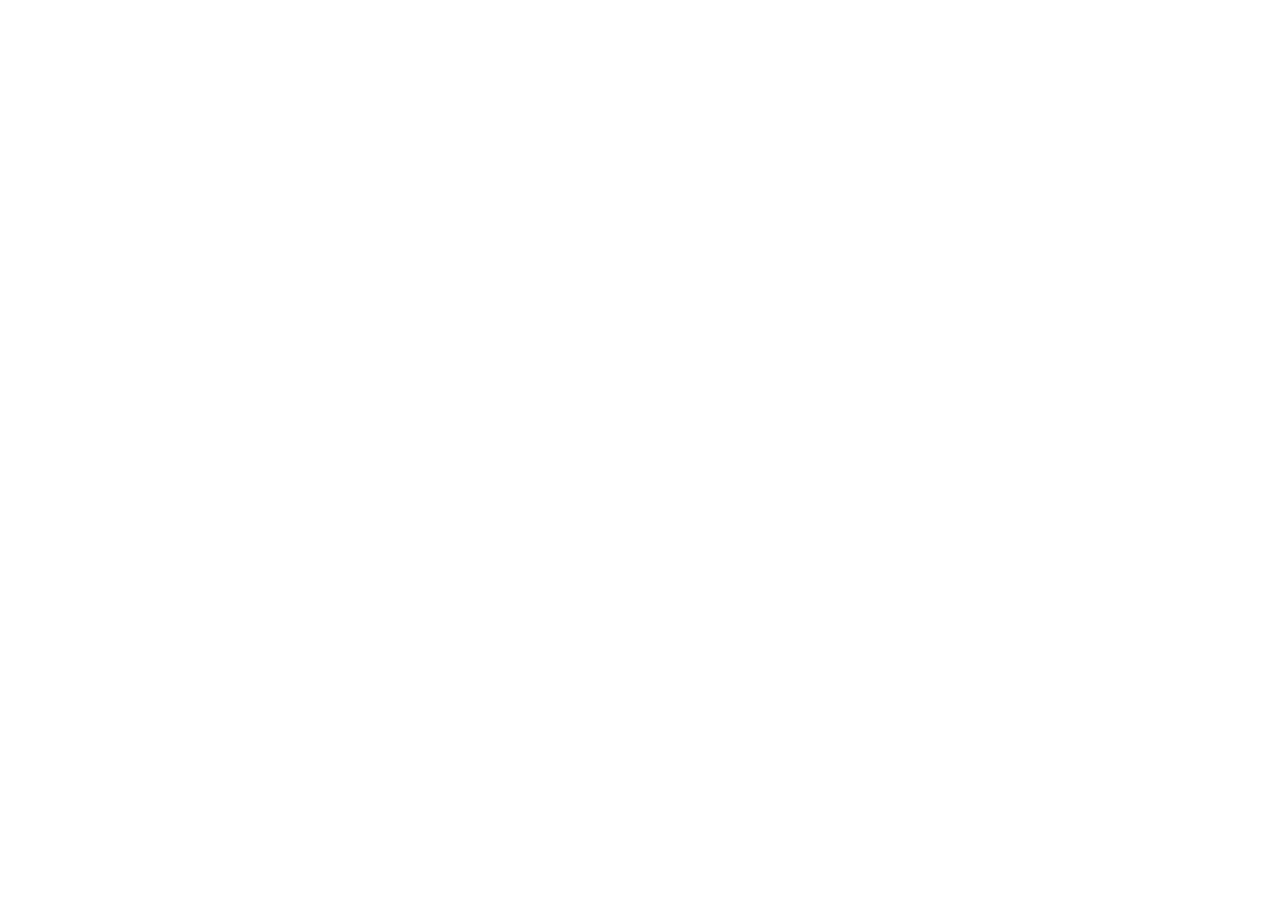
==== about.html @ 27023ce7 "Init : création du dépôt, arborescence des fichiers et structure HTML de base" ====
<!DOCTYPE html>
<html lang="fr">
<head> 
<meta charset="UTF-8"> 
<meta name="viewport" content="width=device-width, initial-scale=1.0"> 
<title>AfriTalent — Accueil</title> 
<!-- Bootstrap 5 via CDN : feuille de style --> 
<link 
href="https://cdn.jsdelivr.net/npm/bootstrap@5.3.0/dist/css/bootstrap.min.css" 
rel="stylesheet"> 
<!-- Votre feuille de style personnelle --> 
<link rel="stylesheet" href="css/style.css">
</head>
<body> 
<!-- Le contenu de la page sera ajoute ici --> 
<!-- Bootstrap 5 via CDN : script JavaScript --> 
<script 
src="https://cdn.jsdelivr.net/npm/bootstrap@5.3.0/dist/js/bootstrap.bundle.min.js"
></script> 
<!-- Votre script JavaScript --> 
<script src="js/main.js"></script>
</body>
</html>
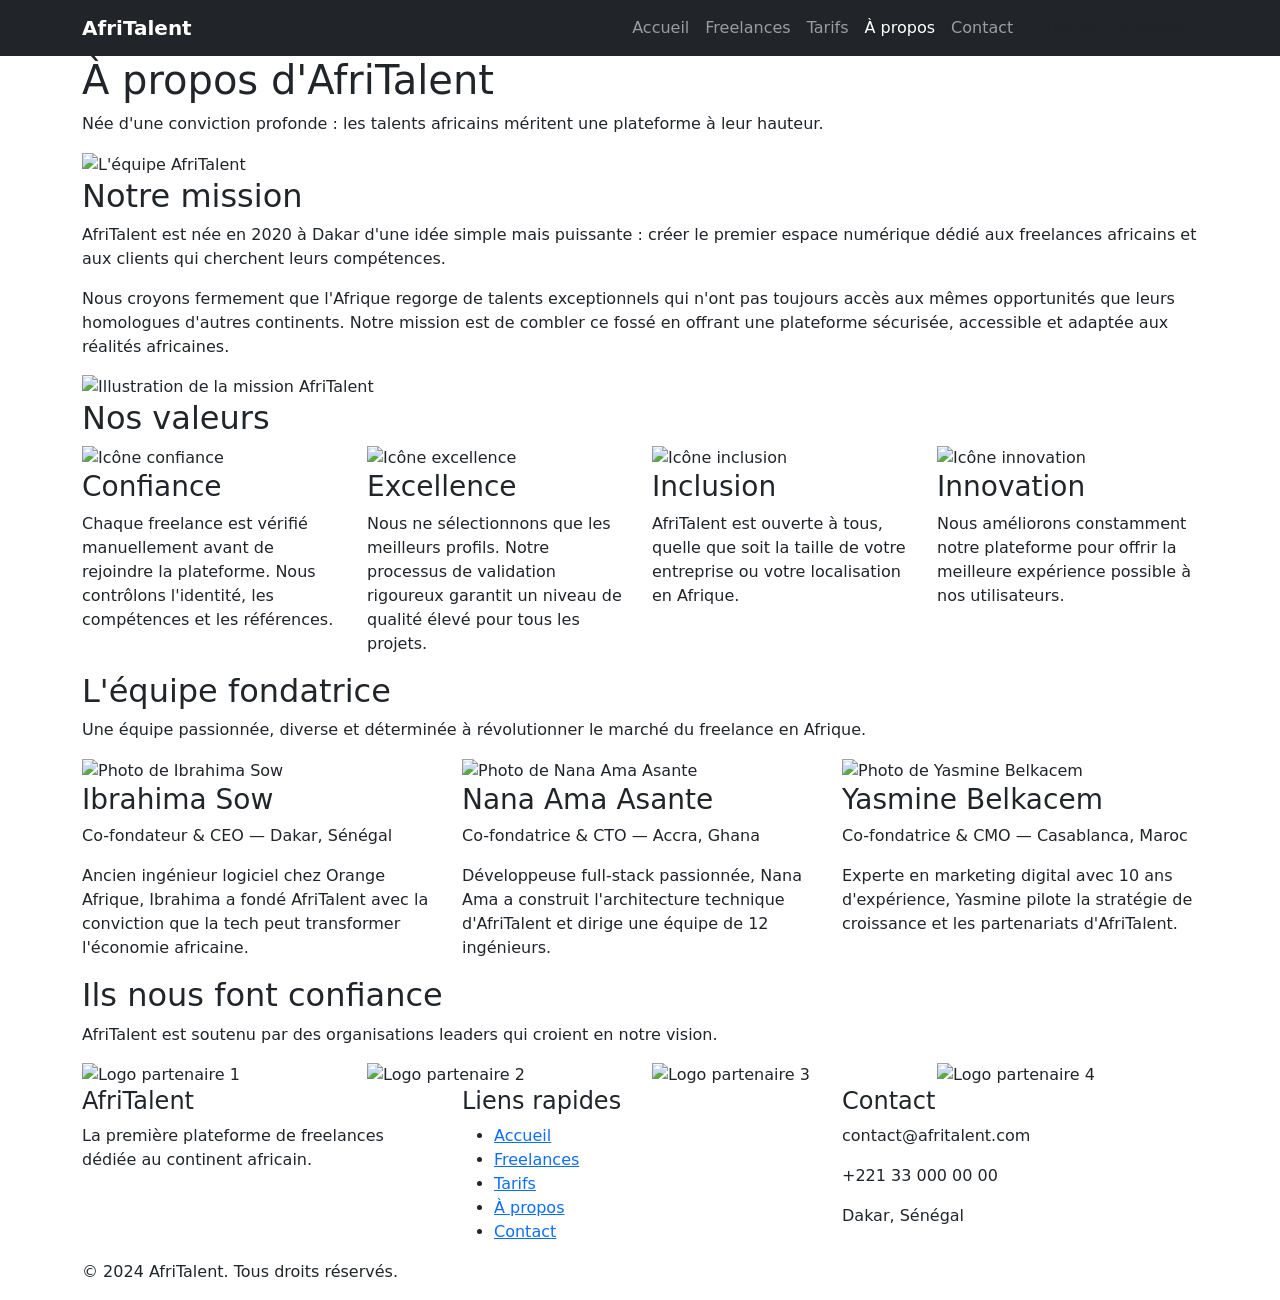
==== commit a0b1a866: "structure complète des 5 pages avec sections et contenu texte" ====
--- a/about.html
+++ b/about.html
@@ -1,23 +1,147 @@
 <!DOCTYPE html>
 <html lang="fr">
-<head> 
-<meta charset="UTF-8"> 
-<meta name="viewport" content="width=device-width, initial-scale=1.0"> 
-<title>AfriTalent — Accueil</title> 
-<!-- Bootstrap 5 via CDN : feuille de style --> 
-<link 
-href="https://cdn.jsdelivr.net/npm/bootstrap@5.3.0/dist/css/bootstrap.min.css" 
-rel="stylesheet"> 
-<!-- Votre feuille de style personnelle --> 
-<link rel="stylesheet" href="css/style.css">
+<head>
+  <meta charset="UTF-8" />
+  <meta name="viewport" content="width=device-width, initial-scale=1.0" />
+  <title>À propos — AfriTalent</title>
+  <link href="https://cdn.jsdelivr.net/npm/bootstrap@5.3.3/dist/css/bootstrap.min.css" rel="stylesheet" />
+  <link rel="stylesheet" href="css/style.css" />
 </head>
-<body> 
-<!-- Le contenu de la page sera ajoute ici --> 
-<!-- Bootstrap 5 via CDN : script JavaScript --> 
-<script 
-src="https://cdn.jsdelivr.net/npm/bootstrap@5.3.0/dist/js/bootstrap.bundle.min.js"
-></script> 
-<!-- Votre script JavaScript --> 
-<script src="js/main.js"></script>
+<body>
+
+  <nav class="navbar navbar-expand-lg navbar-dark bg-dark">
+    <div class="container">
+      <a class="navbar-brand fw-bold" href="index.html">AfriTalent</a>
+      <button class="navbar-toggler" type="button" data-bs-toggle="collapse" data-bs-target="#navMain" aria-label="Menu">
+        <span class="navbar-toggler-icon"></span>
+      </button>
+      <div class="collapse navbar-collapse" id="navMain">
+        <ul class="navbar-nav ms-auto">
+          <li class="nav-item"><a class="nav-link" href="index.html">Accueil</a></li>
+          <li class="nav-item"><a class="nav-link" href="freelances.html">Freelances</a></li>
+          <li class="nav-item"><a class="nav-link" href="tarifs.html">Tarifs</a></li>
+          <li class="nav-item"><a class="nav-link active" href="about.html">À propos</a></li>
+          <li class="nav-item"><a class="nav-link" href="contact.html">Contact</a></li>
+          <li class="nav-item"><a class="nav-link btn btn-warning text-dark ms-2 px-3" href="freelances.html">Trouver un talent</a></li>
+        </ul>
+      </div>
+    </div>
+  </nav>
+
+  <main>
+
+    <header>
+      <div class="container">
+        <h1>À propos d'AfriTalent</h1>
+        <p>Née d'une conviction profonde : les talents africains méritent une plateforme à leur hauteur.</p>
+        <img src="https://placehold.co/800x300?text=Equipe+AfriTalent" alt="L'équipe AfriTalent" />
+      </div>
+    </header>
+
+    <!-- MISSION -->
+    <section class="mission">
+      <div class="container">
+        <h2>Notre mission</h2>
+        <p>AfriTalent est née en 2020 à Dakar d'une idée simple mais puissante : créer le premier espace numérique dédié aux freelances africains et aux clients qui cherchent leurs compétences.</p>
+        <p>Nous croyons fermement que l'Afrique regorge de talents exceptionnels qui n'ont pas toujours accès aux mêmes opportunités que leurs homologues d'autres continents. Notre mission est de combler ce fossé en offrant une plateforme sécurisée, accessible et adaptée aux réalités africaines.</p>
+        <img src="https://placehold.co/600x350?text=Notre+Mission" alt="Illustration de la mission AfriTalent" />
+      </div>
+    </section>
+
+    <!-- VALEURS -->
+    <section class="valeurs">
+      <div class="container">
+        <h2>Nos valeurs</h2>
+        <div class="row">
+          <div class="col">
+            <img src="https://placehold.co/80x80?text=Confiance" alt="Icône confiance" />
+            <h3>Confiance</h3>
+            <p>Chaque freelance est vérifié manuellement avant de rejoindre la plateforme. Nous contrôlons l'identité, les compétences et les références.</p>
+          </div>
+          <div class="col">
+            <img src="https://placehold.co/80x80?text=Excellence" alt="Icône excellence" />
+            <h3>Excellence</h3>
+            <p>Nous ne sélectionnons que les meilleurs profils. Notre processus de validation rigoureux garantit un niveau de qualité élevé pour tous les projets.</p>
+          </div>
+          <div class="col">
+            <img src="https://placehold.co/80x80?text=Inclusion" alt="Icône inclusion" />
+            <h3>Inclusion</h3>
+            <p>AfriTalent est ouverte à tous, quelle que soit la taille de votre entreprise ou votre localisation en Afrique.</p>
+          </div>
+          <div class="col">
+            <img src="https://placehold.co/80x80?text=Innovation" alt="Icône innovation" />
+            <h3>Innovation</h3>
+            <p>Nous améliorons constamment notre plateforme pour offrir la meilleure expérience possible à nos utilisateurs.</p>
+          </div>
+        </div>
+      </div>
+    </section>
+
+    <!-- ÉQUIPE -->
+    <section class="equipe">
+      <div class="container">
+        <h2>L'équipe fondatrice</h2>
+        <p>Une équipe passionnée, diverse et déterminée à révolutionner le marché du freelance en Afrique.</p>
+        <div class="row">
+          <article class="col">
+            <img src="https://placehold.co/150x150?text=CEO" alt="Photo de Ibrahima Sow" />
+            <h3>Ibrahima Sow</h3>
+            <p>Co-fondateur & CEO — Dakar, Sénégal</p>
+            <p>Ancien ingénieur logiciel chez Orange Afrique, Ibrahima a fondé AfriTalent avec la conviction que la tech peut transformer l'économie africaine.</p>
+          </article>
+          <article class="col">
+            <img src="https://placehold.co/150x150?text=CTO" alt="Photo de Nana Ama Asante" />
+            <h3>Nana Ama Asante</h3>
+            <p>Co-fondatrice & CTO — Accra, Ghana</p>
+            <p>Développeuse full-stack passionnée, Nana Ama a construit l'architecture technique d'AfriTalent et dirige une équipe de 12 ingénieurs.</p>
+          </article>
+          <article class="col">
+            <img src="https://placehold.co/150x150?text=CMO" alt="Photo de Yasmine Belkacem" />
+            <h3>Yasmine Belkacem</h3>
+            <p>Co-fondatrice & CMO — Casablanca, Maroc</p>
+            <p>Experte en marketing digital avec 10 ans d'expérience, Yasmine pilote la stratégie de croissance et les partenariats d'AfriTalent.</p>
+          </article>
+        </div>
+      </div>
+    </section>
+
+    <!-- PARTENAIRES -->
+    <section class="partenaires">
+      <div class="container">
+        <h2>Ils nous font confiance</h2>
+        <p>AfriTalent est soutenu par des organisations leaders qui croient en notre vision.</p>
+        <div class="row">
+          <div class="col"><img src="https://placehold.co/150x60?text=Partenaire+1" alt="Logo partenaire 1" /></div>
+          <div class="col"><img src="https://placehold.co/150x60?text=Partenaire+2" alt="Logo partenaire 2" /></div>
+          <div class="col"><img src="https://placehold.co/150x60?text=Partenaire+3" alt="Logo partenaire 3" /></div>
+          <div class="col"><img src="https://placehold.co/150x60?text=Partenaire+4" alt="Logo partenaire 4" /></div>
+        </div>
+      </div>
+    </section>
+
+  </main>
+
+  <footer>
+    <div class="container">
+      <div class="row">
+        <div class="col"><h4>AfriTalent</h4><p>La première plateforme de freelances dédiée au continent africain.</p></div>
+        <div class="col">
+          <h4>Liens rapides</h4>
+          <ul>
+            <li><a href="index.html">Accueil</a></li>
+            <li><a href="freelances.html">Freelances</a></li>
+            <li><a href="tarifs.html">Tarifs</a></li>
+            <li><a href="about.html">À propos</a></li>
+            <li><a href="contact.html">Contact</a></li>
+          </ul>
+        </div>
+        <div class="col"><h4>Contact</h4><p>contact@afritalent.com</p><p>+221 33 000 00 00</p><p>Dakar, Sénégal</p></div>
+      </div>
+      <p>&copy; 2024 AfriTalent. Tous droits réservés.</p>
+    </div>
+  </footer>
+
+  <script src="https://cdn.jsdelivr.net/npm/bootstrap@5.3.3/dist/js/bootstrap.bundle.min.js"></script>
+  <script src="js/main.js"></script>
 </body>
 </html>
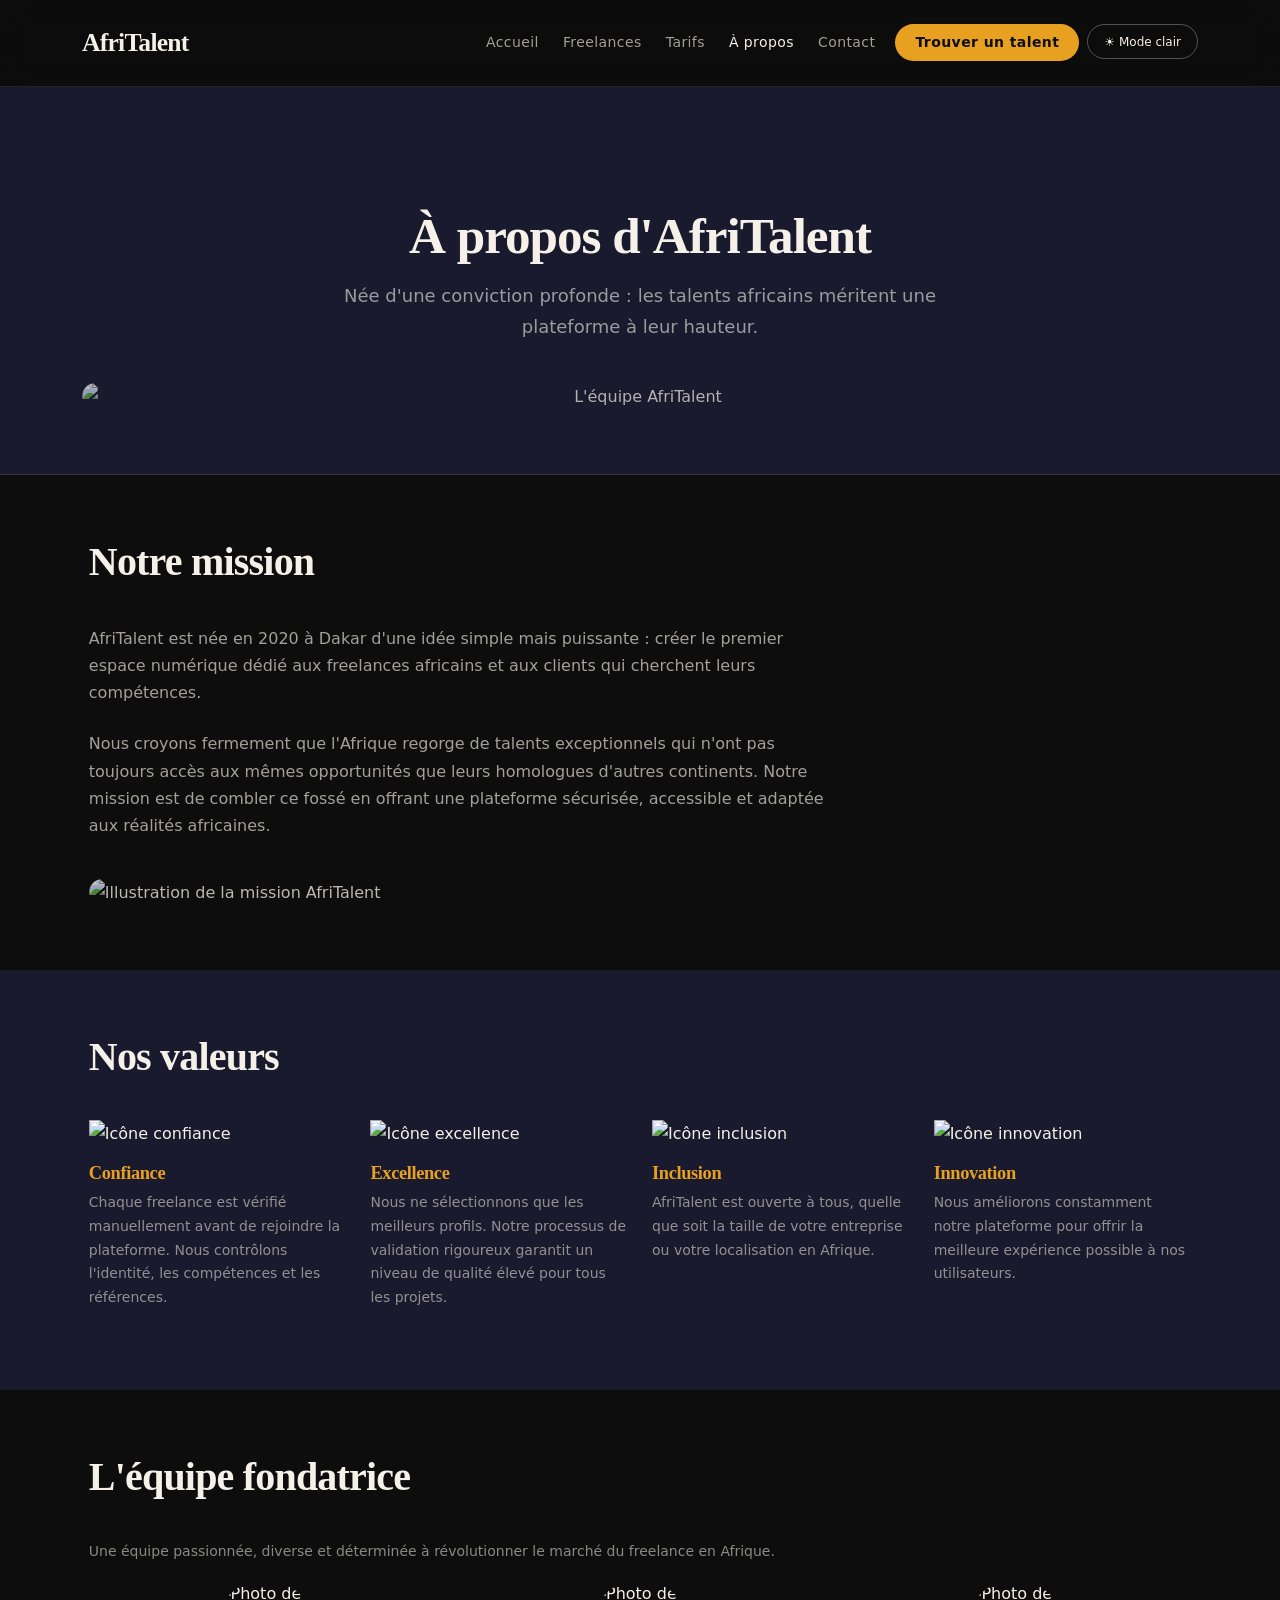
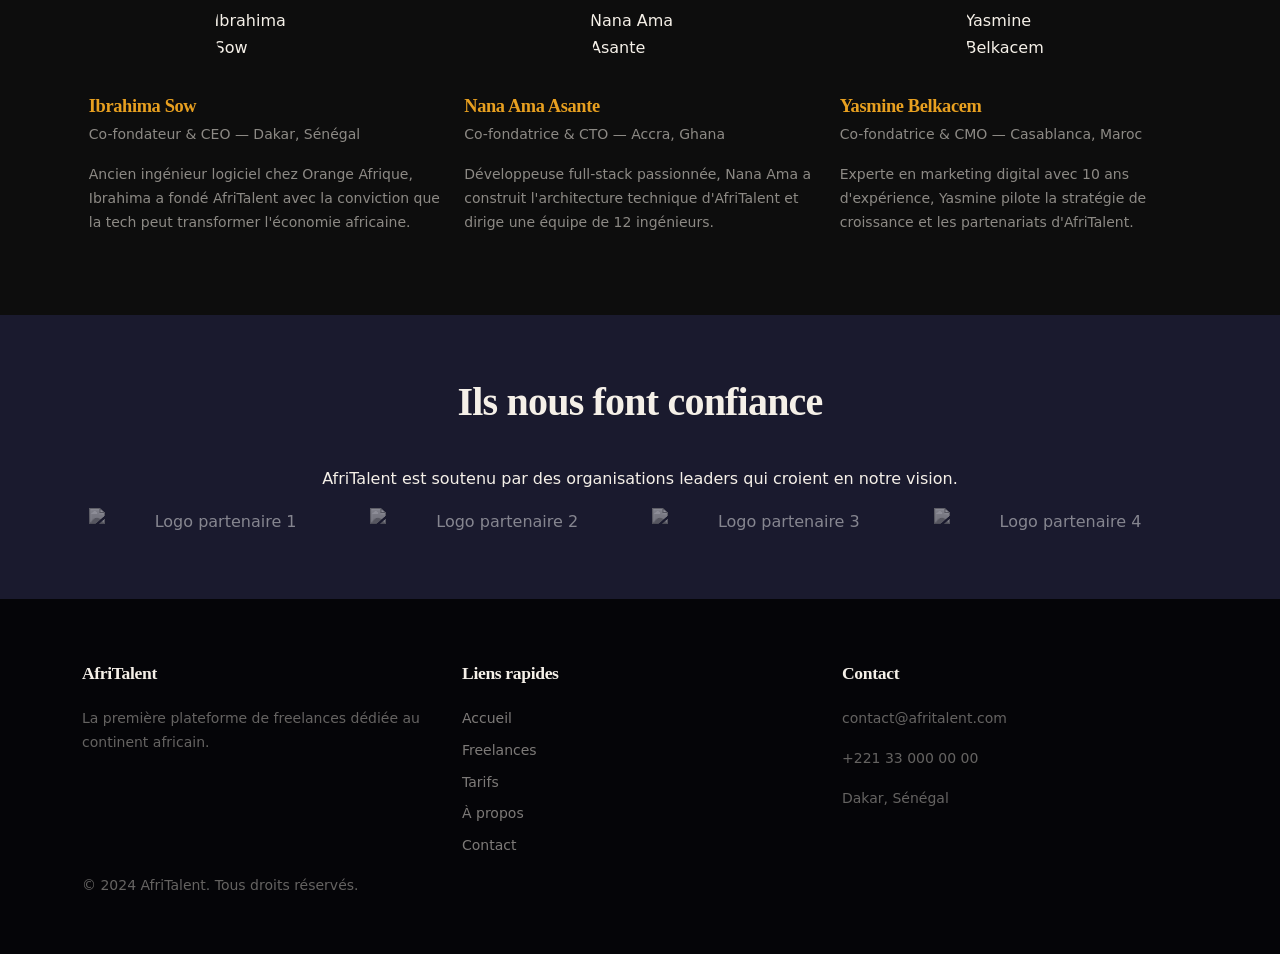
==== commit ef16e98e: "JS : dark mode avec localStorage, navbar dynamique au scroll" ====
--- a/about.html
+++ b/about.html
@@ -15,6 +15,7 @@
       <button class="navbar-toggler" type="button" data-bs-toggle="collapse" data-bs-target="#navMain" aria-label="Menu">
         <span class="navbar-toggler-icon"></span>
       </button>
+      
       <div class="collapse navbar-collapse" id="navMain">
         <ul class="navbar-nav ms-auto">
           <li class="nav-item"><a class="nav-link" href="index.html">Accueil</a></li>
@@ -23,6 +24,9 @@
           <li class="nav-item"><a class="nav-link active" href="about.html">À propos</a></li>
           <li class="nav-item"><a class="nav-link" href="contact.html">Contact</a></li>
           <li class="nav-item"><a class="nav-link btn btn-warning text-dark ms-2 px-3" href="freelances.html">Trouver un talent</a></li>
+          <li class="nav-item ms-2">
+          <button id="themeToggle" aria-label="Changer le thème">☀️ Mode clair</button>
+         </li>
         </ul>
       </div>
     </div>
--- a/css/style.css
+++ b/css/style.css
@@ -0,0 +1,2094 @@
+:root {
+  /* Couleurs */
+  --color-primary:      #E8A020;
+  --color-primary-dark: #C8801A;
+  --color-dark:         #0D0D0D;
+  --color-dark-soft:    #1A1A2E;
+  --color-navy:         #16213E;
+  --color-navy-light:   #2D5A8E;
+  --color-light:        #F5F0E8;
+  --color-white:        #FFFFFF;
+  --color-muted:        #6B7280;
+  --color-border:       rgba(255,255,255,0.1);
+
+  /* Typographie */
+  --font-display: 'Playfair Display', Georgia, serif;
+  --font-body:    'DM Sans', system-ui, sans-serif;
+
+  /* Tailles de police */
+  --fs-xs:   0.75rem;
+  --fs-sm:   0.875rem;
+  --fs-base: 1rem;
+  --fs-md:   1.125rem;
+  --fs-lg:   1.5rem;
+  --fs-xl:   2rem;
+  --fs-2xl:  2.5rem;
+  --fs-3xl:  3.5rem;
+  --fs-4xl:  clamp(3rem, 6vw, 5.5rem);
+
+  /* Espacements */
+  --space-xs:  0.5rem;
+  --space-sm:  1rem;
+  --space-md:  1.5rem;
+  --space-lg:  2.5rem;
+  --space-xl:  4rem;
+  --space-2xl: 7rem;
+
+  /* Rayons */
+  --radius-sm:   8px;
+  --radius-md:   16px;
+  --radius-lg:   24px;
+  --radius-pill: 100px;
+
+  /* Ombres */
+  --shadow-sm:   0 2px 8px rgba(0,0,0,0.12);
+  --shadow-md:   0 8px 24px rgba(0,0,0,0.18);
+  --shadow-lg:   0 20px 50px rgba(0,0,0,0.35);
+  --shadow-glow: 0 0 30px rgba(232,160,32,0.25);
+
+  /* Transitions */
+  --transition-fast:   0.2s ease;
+  --transition-medium: 0.35s ease;
+  --transition-bounce: 0.35s cubic-bezier(0.34, 1.56, 0.64, 1);
+}
+
+/* ------------------------------------------------
+   RESET & BASE
+   ------------------------------------------------ */
+*, *::before, *::after {
+  box-sizing: border-box;
+  margin: 0;
+  padding: 0;
+}
+
+html {
+  scroll-behavior: smooth;
+  font-size: 16px;
+}
+
+body {
+  font-family: var(--font-body);
+  font-weight: 400;
+  font-size: var(--fs-base);
+  line-height: 1.7;
+  background-color: var(--color-dark);
+  color: var(--color-light);
+  overflow-x: hidden;
+}
+
+img {
+  max-width: 100%;
+  height: auto;
+  display: block;
+}
+
+a {
+  color: var(--color-primary);
+  text-decoration: none;
+  transition: color var(--transition-fast);
+}
+
+a:hover {
+  color: var(--color-primary-dark);
+}
+
+ul {
+  list-style: none;
+  padding: 0;
+}
+
+h1, h2, h3, h4, h5, h6 {
+  font-family: var(--font-display);
+  font-weight: 700;
+  line-height: 1.15;
+  letter-spacing: -0.02em;
+}
+
+p {
+  margin-bottom: var(--space-sm);
+}
+
+/* ------------------------------------------------
+   UTILITAIRES
+   ------------------------------------------------ */
+.section-label {
+  display: inline-flex;
+  align-items: center;
+  gap: var(--space-xs);
+  font-size: var(--fs-xs);
+  font-weight: 600;
+  letter-spacing: 0.18em;
+  text-transform: uppercase;
+  color: var(--color-primary);
+  margin-bottom: var(--space-md);
+}
+
+.section-label::before {
+  content: '';
+  display: inline-block;
+  width: 24px;
+  height: 2px;
+  background: var(--color-primary);
+}
+
+.section-title {
+  font-family: var(--font-display);
+  font-size: clamp(2rem, 4vw, 3.2rem);
+  font-weight: 900;
+  line-height: 1.1;
+  margin-bottom: var(--space-lg);
+}
+
+.section-title em {
+  font-style: italic;
+  color: var(--color-primary);
+}
+
+.btn-primary {
+  display: inline-block;
+  background: var(--color-primary);
+  color: var(--color-dark);
+  font-family: var(--font-body);
+  font-weight: 700;
+  font-size: var(--fs-sm);
+  padding: 0.85rem 2rem;
+  border-radius: var(--radius-pill);
+  border: none;
+  cursor: pointer;
+  transition: transform var(--transition-fast), box-shadow var(--transition-fast);
+  text-decoration: none;
+}
+
+.btn-primary:hover {
+  transform: translateY(-2px);
+  box-shadow: var(--shadow-glow);
+  color: var(--color-dark);
+}
+
+.btn-ghost {
+  display: inline-block;
+  background: transparent;
+  color: var(--color-light);
+  font-family: var(--font-body);
+  font-weight: 500;
+  font-size: var(--fs-sm);
+  padding: 0.85rem 1.75rem;
+  border-radius: var(--radius-pill);
+  border: 1.5px solid rgba(245,240,232,0.3);
+  cursor: pointer;
+  transition: border-color var(--transition-fast);
+  text-decoration: none;
+}
+
+.btn-ghost:hover {
+  border-color: var(--color-light);
+  color: var(--color-light);
+}
+
+/* ------------------------------------------------
+   NAVBAR
+   ------------------------------------------------ */
+.navbar {
+  background: rgba(13,13,13,0.92) !important;
+  backdrop-filter: blur(14px);
+  border-bottom: 1px solid var(--color-border);
+  padding: 1rem 0;
+  transition: background var(--transition-fast);
+}
+
+.navbar-brand {
+  font-family: var(--font-display);
+  font-size: 1.6rem;
+  font-weight: 900;
+  color: var(--color-light) !important;
+  letter-spacing: -0.03em;
+}
+
+.navbar-brand span {
+  color: var(--color-primary);
+}
+
+.nav-link {
+  font-family: var(--font-body);
+  font-weight: 500;
+  font-size: var(--fs-sm);
+  color: rgba(245,240,232,0.65) !important;
+  letter-spacing: 0.03em;
+  padding: 0.4rem 0.75rem !important;
+  transition: color var(--transition-fast);
+}
+
+.nav-link:hover,
+.nav-link.active {
+  color: var(--color-light) !important;
+}
+
+.nav-link.btn {
+  background: var(--color-primary);
+  color: var(--color-dark) !important;
+  font-weight: 700;
+  border-radius: var(--radius-pill);
+  padding: 0.5rem 1.25rem !important;
+  transition: opacity var(--transition-fast), transform var(--transition-fast);
+}
+
+.nav-link.btn:hover {
+  opacity: 0.88;
+  transform: translateY(-1px);
+  color: var(--color-dark) !important;
+}
+
+/* ------------------------------------------------
+   HEADER PAGES INTÉRIEURES
+   ------------------------------------------------ */
+main > header {
+  background: var(--color-dark-soft);
+  padding: 120px 0 var(--space-xl);
+  text-align: center;
+  border-bottom: 1px solid var(--color-border);
+}
+
+main > header h1 {
+  font-size: clamp(2rem, 4vw, 3.5rem);
+  font-weight: 900;
+  color: var(--color-light);
+  margin-bottom: var(--space-sm);
+}
+
+main > header p {
+  color: rgba(245,240,232,0.6);
+  font-size: var(--fs-md);
+  max-width: 600px;
+  margin: 0 auto var(--space-lg);
+}
+
+main > header img {
+  margin: var(--space-lg) auto 0;
+  border-radius: var(--radius-md);
+  opacity: 0.7;
+}
+
+/* ------------------------------------------------
+   FOOTER
+   ------------------------------------------------ */
+footer {
+  background: #050508;
+  color: rgba(245,240,232,0.5);
+  padding: var(--space-xl) 0 var(--space-lg);
+  font-size: var(--fs-sm);
+}
+
+footer h4 {
+  font-family: var(--font-display);
+  font-size: 1.1rem;
+  color: var(--color-light);
+  margin-bottom: var(--space-md);
+}
+
+footer ul li {
+  margin-bottom: 0.5rem;
+}
+
+footer ul li a {
+  color: rgba(245,240,232,0.5);
+  transition: color var(--transition-fast);
+}
+
+footer ul li a:hover {
+  color: var(--color-primary);
+}
+
+footer p {
+  color: rgba(245,240,232,0.4);
+}
+
+/* ------------------------------------------------
+   SECTIONS GÉNÉRALES
+   ------------------------------------------------ */
+
+/* Chiffres clés */
+.chiffres {
+  padding: var(--space-2xl) 6vw;
+  background: var(--color-dark-soft);
+  text-align: center;
+}
+
+.chiffres h2 {
+  font-size: var(--fs-2xl);
+  color: var(--color-light);
+  margin-bottom: var(--space-xl);
+}
+
+.chiffres strong {
+  font-family: var(--font-display);
+  font-size: 2.8rem;
+  font-weight: 900;
+  color: var(--color-primary);
+  display: block;
+  line-height: 1;
+}
+
+.chiffres p {
+  font-size: var(--fs-sm);
+  color: rgba(245,240,232,0.55);
+  margin-top: 0.4rem;
+}
+
+/* Plans tarifaires */
+.plans {
+  padding: var(--space-2xl) 6vw;
+  background: var(--color-dark);
+}
+
+.plans h2 {
+  font-size: var(--fs-2xl);
+  color: var(--color-light);
+  margin-bottom: var(--space-sm);
+}
+
+.plans > .container > p {
+  color: rgba(245,240,232,0.55);
+  margin-bottom: var(--space-xl);
+}
+
+.plans article {
+  background: rgba(255,255,255,0.04);
+  border: 1px solid var(--color-border);
+  border-radius: var(--radius-lg);
+  padding: var(--space-xl) var(--space-lg);
+  transition: transform var(--transition-medium), box-shadow var(--transition-medium);
+}
+
+.plans article:hover {
+  transform: translateY(-6px);
+  box-shadow: var(--shadow-lg);
+}
+
+.plans article h3 {
+  font-size: 1.5rem;
+  color: var(--color-primary);
+  margin-bottom: 0.5rem;
+}
+
+.plans article > p:first-of-type {
+  font-size: var(--fs-xl);
+  font-weight: 900;
+  color: var(--color-light);
+}
+
+.plans article ul {
+  margin: var(--space-md) 0 var(--space-lg);
+}
+
+.plans article ul li {
+  padding: 0.4rem 0;
+  color: rgba(245,240,232,0.7);
+  font-size: var(--fs-sm);
+  border-bottom: 1px solid var(--color-border);
+}
+
+.plans article ul li::before {
+  content: '✓ ';
+  color: var(--color-primary);
+  font-weight: 700;
+}
+
+.plans article a {
+  display: inline-block;
+  background: var(--color-primary);
+  color: var(--color-dark);
+  font-weight: 700;
+  padding: 0.8rem 1.75rem;
+  border-radius: var(--radius-pill);
+  transition: opacity var(--transition-fast), transform var(--transition-fast);
+}
+
+.plans article a:hover {
+  opacity: 0.88;
+  transform: translateY(-1px);
+  color: var(--color-dark);
+}
+
+/* Tableau comparatif */
+.comparatif {
+  padding: var(--space-xl) 6vw;
+  background: var(--color-dark-soft);
+}
+
+.comparatif h2 {
+  font-size: var(--fs-xl);
+  color: var(--color-light);
+  margin-bottom: var(--space-lg);
+}
+
+.comparatif table {
+  width: 100%;
+  border-collapse: collapse;
+  font-size: var(--fs-sm);
+}
+
+.comparatif th,
+.comparatif td {
+  padding: 1rem var(--space-md);
+  text-align: left;
+  border-bottom: 1px solid var(--color-border);
+  color: rgba(245,240,232,0.75);
+}
+
+.comparatif th {
+  font-weight: 700;
+  color: var(--color-primary);
+  background: rgba(232,160,32,0.05);
+}
+
+.comparatif tr:hover td {
+  background: rgba(255,255,255,0.02);
+}
+
+/* FAQ */
+.faq {
+  padding: var(--space-xl) 6vw;
+  background: var(--color-dark);
+}
+
+.faq h2 {
+  font-size: var(--fs-xl);
+  color: var(--color-light);
+  margin-bottom: var(--space-lg);
+}
+
+.faq > .container > div {
+  border-bottom: 1px solid var(--color-border);
+  padding: var(--space-md) 0;
+}
+
+.faq h3 {
+  font-size: var(--fs-base);
+  font-weight: 600;
+  color: var(--color-primary);
+  margin-bottom: 0.5rem;
+}
+
+.faq p {
+  font-size: var(--fs-sm);
+  color: rgba(245,240,232,0.6);
+  margin: 0;
+}
+
+/* Filtres */
+.filtres {
+  padding: var(--space-lg) 6vw;
+  background: var(--color-dark-soft);
+  border-bottom: 1px solid var(--color-border);
+}
+
+.filtres h2 {
+  font-size: var(--fs-lg);
+  color: var(--color-light);
+  margin-bottom: var(--space-md);
+}
+
+.filtres select,
+.filtres input {
+  background: rgba(255,255,255,0.06);
+  border: 1px solid var(--color-border);
+  border-radius: var(--radius-sm);
+  color: var(--color-light);
+  padding: 0.6rem 1rem;
+  font-family: var(--font-body);
+  font-size: var(--fs-sm);
+  margin-right: var(--space-sm);
+  margin-bottom: var(--space-sm);
+}
+
+.filtres button {
+  background: var(--color-primary);
+  color: var(--color-dark);
+  font-weight: 700;
+  border: none;
+  border-radius: var(--radius-pill);
+  padding: 0.65rem 1.5rem;
+  cursor: pointer;
+  font-family: var(--font-body);
+  transition: opacity var(--transition-fast);
+}
+
+.filtres button:hover { opacity: 0.88; }
+
+/* Liste freelances */
+.liste-freelances {
+  padding: var(--space-xl) 6vw;
+  background: var(--color-dark);
+}
+
+.liste-freelances h2 {
+  font-size: var(--fs-xl);
+  color: var(--color-light);
+  margin-bottom: var(--space-lg);
+}
+
+.liste-freelances article {
+  background: rgba(255,255,255,0.04);
+  border: 1px solid var(--color-border);
+  border-radius: var(--radius-lg);
+  padding: var(--space-lg);
+  transition: transform var(--transition-medium), box-shadow var(--transition-medium);
+}
+
+.liste-freelances article:hover {
+  transform: translateY(-6px);
+  box-shadow: var(--shadow-lg);
+}
+
+.liste-freelances article img {
+  border-radius: 50%;
+  margin-bottom: var(--space-sm);
+  width: 80px; height: 80px;
+  object-fit: cover;
+}
+
+.liste-freelances article h3 {
+  font-size: 1.15rem;
+  color: var(--color-light);
+  margin-bottom: 0.3rem;
+}
+
+.liste-freelances article p {
+  font-size: var(--fs-sm);
+  color: rgba(245,240,232,0.6);
+  margin-bottom: 0.4rem;
+}
+
+.liste-freelances article a {
+  display: inline-block;
+  margin-top: var(--space-sm);
+  background: var(--color-primary);
+  color: var(--color-dark);
+  font-weight: 700;
+  font-size: var(--fs-sm);
+  padding: 0.55rem 1.25rem;
+  border-radius: var(--radius-pill);
+  transition: opacity var(--transition-fast);
+}
+
+.liste-freelances article a:hover { opacity: 0.85; }
+
+/* Mission / Valeurs / Équipe */
+.mission, .valeurs, .equipe, .partenaires {
+  padding: var(--space-xl) 6vw;
+}
+
+.mission    { background: var(--color-dark); }
+.valeurs    { background: var(--color-dark-soft); }
+.equipe     { background: var(--color-dark); }
+.partenaires{ background: var(--color-dark-soft); text-align: center; }
+
+.mission h2, .valeurs h2, .equipe h2, .partenaires h2 {
+  font-size: var(--fs-2xl);
+  color: var(--color-light);
+  margin-bottom: var(--space-lg);
+}
+
+.mission p {
+  color: rgba(245,240,232,0.65);
+  max-width: 750px;
+  margin-bottom: var(--space-md);
+}
+
+.mission img {
+  margin-top: var(--space-lg);
+  border-radius: var(--radius-md);
+  opacity: 0.75;
+}
+
+.valeurs h3, .equipe h3 {
+  font-size: 1.15rem;
+  color: var(--color-primary);
+  margin: var(--space-sm) 0 0.4rem;
+}
+
+.valeurs p, .equipe p {
+  font-size: var(--fs-sm);
+  color: rgba(245,240,232,0.55);
+}
+
+.equipe article img {
+  border-radius: 50%;
+  margin: 0 auto var(--space-sm);
+  width: 100px; height: 100px;
+  object-fit: cover;
+}
+
+.partenaires img {
+  margin: 0 auto;
+  opacity: 0.5;
+  filter: grayscale(1);
+  transition: opacity var(--transition-fast), filter var(--transition-fast);
+}
+
+.partenaires img:hover {
+  opacity: 1;
+  filter: grayscale(0);
+}
+
+/* Contact */
+.contact-principal {
+  padding: var(--space-2xl) 6vw;
+  background: var(--color-dark);
+}
+
+.contact-principal h2 {
+  font-size: var(--fs-xl);
+  color: var(--color-light);
+  margin-bottom: var(--space-lg);
+}
+
+.contact-principal label {
+  display: block;
+  font-size: var(--fs-sm);
+  font-weight: 600;
+  color: rgba(245,240,232,0.75);
+  margin-bottom: 0.35rem;
+}
+
+.contact-principal input,
+.contact-principal select,
+.contact-principal textarea {
+  width: 100%;
+  background: rgba(255,255,255,0.05);
+  border: 1px solid var(--color-border);
+  border-radius: var(--radius-sm);
+  color: var(--color-light);
+  padding: 0.75rem 1rem;
+  font-family: var(--font-body);
+  font-size: var(--fs-sm);
+  margin-bottom: var(--space-md);
+  transition: border-color var(--transition-fast);
+}
+
+.contact-principal input:focus,
+.contact-principal select:focus,
+.contact-principal textarea:focus {
+  outline: none;
+  border-color: var(--color-primary);
+}
+
+.contact-principal button[type="submit"] {
+  background: var(--color-primary);
+  color: var(--color-dark);
+  font-weight: 700;
+  border: none;
+  border-radius: var(--radius-pill);
+  padding: 0.85rem 2rem;
+  cursor: pointer;
+  font-family: var(--font-body);
+  font-size: var(--fs-base);
+  transition: opacity var(--transition-fast), transform var(--transition-fast);
+}
+
+.contact-principal button[type="submit"]:hover {
+  opacity: 0.88;
+  transform: translateY(-1px);
+}
+
+.contact-principal aside h3 {
+  font-size: var(--fs-base);
+  color: var(--color-primary);
+  margin: var(--space-md) 0 0.4rem;
+}
+
+.contact-principal aside p {
+  font-size: var(--fs-sm);
+  color: rgba(245,240,232,0.6);
+  margin-bottom: 0.3rem;
+}
+
+.contact-principal aside img {
+  margin-top: var(--space-lg);
+  border-radius: var(--radius-md);
+  opacity: 0.65;
+  width: 100%;
+}
+
+/* Bureaux */
+.bureaux {
+  padding: var(--space-xl) 6vw;
+  background: var(--color-dark-soft);
+}
+
+.bureaux h2 {
+  font-size: var(--fs-xl);
+  color: var(--color-light);
+  margin-bottom: var(--space-lg);
+}
+
+.bureaux article img {
+  border-radius: var(--radius-md);
+  margin-bottom: var(--space-sm);
+  opacity: 0.75;
+  width: 100%;
+}
+
+.bureaux article h3 {
+  font-size: var(--fs-base);
+  color: var(--color-primary);
+  margin-bottom: 0.4rem;
+}
+
+.bureaux article p {
+  font-size: var(--fs-sm);
+  color: rgba(245,240,232,0.55);
+}
+
+/* ------------------------------------------------
+   RESPONSIVE
+   ------------------------------------------------ */
+@media (max-width: 768px) {
+  :root {
+    --space-2xl: 4rem;
+    --space-xl:  2.5rem;
+  }
+
+  main > header {
+    padding: 100px 5vw var(--space-lg);
+  }
+
+  .plans .row,
+  .valeurs .row,
+  .equipe .row,
+  .bureaux .row,
+  .liste-freelances .row {
+    flex-direction: column;
+    gap: var(--space-md);
+  }
+}
+
+@media (prefers-reduced-motion: reduce) {
+  *, *::before, *::after {
+    transition: none !important;
+    animation: none !important;
+  }
+}
+
+header.hero {
+  min-height: 100vh;
+  display: grid;
+  grid-template-columns: 1fr 400px;
+  grid-template-rows: 1fr auto;
+  gap: 0;
+  padding: 110px 6vw 60px;
+  position: relative;
+  overflow: hidden;
+  background: var(--color-dark);
+}
+
+/* Blob lumineux */
+header.hero::after {
+  content: '';
+  position: absolute;
+  top: -150px;
+  right: -100px;
+  width: 650px;
+  height: 650px;
+  background: radial-gradient(circle, rgba(232,160,32,0.15) 0%, transparent 70%);
+  pointer-events: none;
+  z-index: 0;
+}
+
+header.hero > * {
+  position: relative;
+  z-index: 1;
+}
+
+/* Bloc texte gauche */
+.hero__text {
+  grid-column: 1;
+  grid-row: 1;
+  display: flex;
+  flex-direction: column;
+  justify-content: center;
+  padding-right: 60px;
+}
+
+.hero__eyebrow {
+  display: inline-flex;
+  align-items: center;
+  gap: var(--space-xs);
+  font-size: var(--fs-xs);
+  font-weight: 600;
+  letter-spacing: 0.15em;
+  text-transform: uppercase;
+  color: var(--color-primary);
+  margin-bottom: var(--space-md);
+}
+
+.hero__eyebrow::before {
+  content: '';
+  display: inline-block;
+  width: 28px;
+  height: 2px;
+  background: var(--color-primary);
+}
+
+.hero__heading {
+  font-family: var(--font-display);
+  font-size: var(--fs-4xl);
+  font-weight: 900;
+  line-height: 1.02;
+  letter-spacing: -0.03em;
+  color: var(--color-light);
+  margin-bottom: 0.2em;
+}
+
+.hero__heading em {
+  font-style: italic;
+  color: var(--color-primary);
+}
+
+.hero__sub {
+  font-size: var(--fs-md);
+  font-weight: 300;
+  color: rgba(245,240,232,0.65);
+  line-height: 1.7;
+  max-width: 520px;
+  margin: var(--space-md) 0 var(--space-lg);
+}
+
+.hero__actions {
+  display: flex;
+  gap: var(--space-sm);
+  flex-wrap: wrap;
+  align-items: center;
+}
+
+/* Colonne droite — cartes flottantes */
+.hero__card-col {
+  grid-column: 2;
+  grid-row: 1 / 3;
+  display: flex;
+  flex-direction: column;
+  gap: var(--space-sm);
+  padding-top: 20px;
+}
+
+.hero__card {
+  background: rgba(255,255,255,0.04);
+  border: 1px solid var(--color-border);
+  border-radius: var(--radius-lg);
+  padding: var(--space-md);
+  backdrop-filter: blur(10px);
+}
+
+.hero__card-title {
+  font-family: var(--font-display);
+  font-size: 1.05rem;
+  font-weight: 700;
+  color: var(--color-light);
+  margin-bottom: var(--space-sm);
+}
+
+/* Barre de stats en bas */
+.hero__stats-bar {
+  grid-column: 1;
+  grid-row: 2;
+  display: flex;
+  gap: var(--space-xl);
+  align-items: center;
+  padding-top: var(--space-lg);
+  border-top: 1px solid var(--color-border);
+  margin-top: var(--space-lg);
+}
+
+.hero__stat-num {
+  font-family: var(--font-display);
+  font-size: 2rem;
+  font-weight: 900;
+  color: var(--color-primary);
+  line-height: 1;
+}
+
+.hero__stat-label {
+  font-size: var(--fs-xs);
+  color: rgba(245,240,232,0.5);
+  text-transform: uppercase;
+  letter-spacing: 0.05em;
+  margin-top: 0.2rem;
+}
+
+/* ======================================================
+   SECTION COMMENT ÇA MARCHE — Bento Grid CSS
+   ====================================================== */
+.comment-ca-marche {
+  padding: var(--space-2xl) 6vw;
+  background: var(--color-light);
+  color: var(--color-dark);
+}
+
+.comment-ca-marche h2 {
+  font-family: var(--font-display);
+  font-size: clamp(2rem, 4vw, 3.2rem);
+  font-weight: 900;
+  color: var(--color-dark);
+  margin-bottom: var(--space-lg);
+}
+
+.comment-ca-marche > .container > p {
+  color: rgba(13,13,13,0.6);
+  margin-bottom: var(--space-xl);
+}
+
+/* Grille Bento 12 colonnes */
+.bento-grid {
+  display: grid;
+  grid-template-columns: repeat(12, 1fr);
+  gap: 1.1rem;
+}
+
+.bento-card {
+  border-radius: var(--radius-lg);
+  padding: var(--space-md) var(--space-lg);
+  position: relative;
+  overflow: hidden;
+}
+
+.bento-card h3 {
+  font-family: var(--font-display);
+  font-size: 1.3rem;
+  font-weight: 700;
+  margin-bottom: 0.5rem;
+}
+
+.bento-card p {
+  font-size: var(--fs-sm);
+  line-height: 1.65;
+  opacity: 0.75;
+  margin: 0;
+}
+
+/* Numéro décoratif en arrière-plan */
+.bento-card .bento-num {
+  position: absolute;
+  top: 1.2rem;
+  right: 1.5rem;
+  font-family: var(--font-display);
+  font-size: 4rem;
+  font-weight: 900;
+  line-height: 1;
+  opacity: 0.1;
+  pointer-events: none;
+}
+
+.bento-card .bento-icon {
+  font-size: 2rem;
+  display: block;
+  margin-bottom: var(--space-sm);
+}
+
+/* Tuile 1 — Grande verticale (5 colonnes × 2 lignes) */
+.bento-1 {
+  grid-column: 1 / 6;
+  grid-row: 1 / 3;
+  background: var(--color-dark);
+  color: var(--color-light);
+  display: flex;
+  flex-direction: column;
+  justify-content: flex-end;
+  min-height: 380px;
+}
+
+/* Tuile 2 — Accent doré */
+.bento-2 {
+  grid-column: 6 / 10;
+  grid-row: 1 / 2;
+  background: var(--color-primary);
+  color: var(--color-dark);
+}
+
+.bento-2 p { opacity: 0.7; }
+
+/* Tuile 3 — Bleu marine */
+.bento-3 {
+  grid-column: 10 / 13;
+  grid-row: 1 / 2;
+  background: var(--color-navy-light);
+  color: var(--color-white);
+}
+
+/* Tuile 4 — Anthracite */
+.bento-4 {
+  grid-column: 6 / 10;
+  grid-row: 2 / 3;
+  background: #1C1C25;
+  color: var(--color-light);
+}
+
+/* Tuile 5 — Mini CTA */
+.bento-5 {
+  grid-column: 10 / 13;
+  grid-row: 2 / 3;
+  background: rgba(232,160,32,0.12);
+  border: 1.5px solid rgba(232,160,32,0.35);
+  color: var(--color-dark);
+  display: flex;
+  align-items: center;
+  justify-content: center;
+  text-align: center;
+  flex-direction: column;
+  gap: var(--space-sm);
+}
+
+.bento-5 .bento-cta-title {
+  font-family: var(--font-display);
+  font-weight: 700;
+  font-size: 1rem;
+  color: var(--color-dark);
+}
+
+.bento-5 a {
+  display: inline-block;
+  background: var(--color-primary);
+  color: var(--color-dark);
+  font-weight: 700;
+  font-size: var(--fs-sm);
+  padding: 0.65rem 1.4rem;
+  border-radius: var(--radius-pill);
+  transition: opacity var(--transition-fast);
+}
+
+.bento-5 a:hover { opacity: 0.85; }
+
+/* Tuile 6 — Barre pleine largeur */
+.bento-6 {
+  grid-column: 1 / 13;
+  grid-row: 3;
+  background: linear-gradient(135deg, var(--color-navy-light) 0%, var(--color-navy) 100%);
+  color: var(--color-white);
+  display: flex;
+  align-items: center;
+  justify-content: space-between;
+  flex-wrap: wrap;
+  gap: var(--space-md);
+  padding: var(--space-md) var(--space-lg);
+}
+
+.bento-6 h3 {
+  font-family: var(--font-display);
+  font-size: 1.4rem;
+  color: var(--color-white);
+  margin-bottom: 0.3rem;
+}
+
+.bento-6 p {
+  opacity: 0.65;
+  font-size: var(--fs-sm);
+  margin: 0;
+}
+
+.bento-steps {
+  display: flex;
+  gap: var(--space-lg);
+  flex-wrap: wrap;
+}
+
+.bento-step {
+  display: flex;
+  align-items: center;
+  gap: 0.6rem;
+  font-size: var(--fs-sm);
+  font-weight: 500;
+  color: rgba(232,240,251,0.9);
+}
+
+.bento-step-num {
+  width: 30px;
+  height: 30px;
+  border-radius: 50%;
+  background: rgba(255,255,255,0.15);
+  display: flex;
+  align-items: center;
+  justify-content: center;
+  font-weight: 700;
+  font-size: var(--fs-sm);
+  flex-shrink: 0;
+}
+
+/* ======================================================
+   SECTION CATÉGORIES — Effets hover CSS
+   ====================================================== */
+.categories {
+  padding: var(--space-2xl) 6vw;
+  background: var(--color-dark);
+}
+
+.categories h2 {
+  font-family: var(--font-display);
+  font-size: clamp(2rem, 4vw, 3.2rem);
+  font-weight: 900;
+  color: var(--color-light);
+  margin-bottom: var(--space-lg);
+}
+
+.categories > .container > p {
+  color: rgba(245,240,232,0.55);
+  margin-bottom: var(--space-xl);
+}
+
+/* Grille auto-fill */
+.cat-grid {
+  display: grid;
+  grid-template-columns: repeat(auto-fill, minmax(220px, 1fr));
+  gap: 1.1rem;
+}
+
+/* Carte de base */
+.cat-card {
+  background: rgba(255,255,255,0.03);
+  border: 1px solid rgba(245,240,232,0.08);
+  border-radius: var(--radius-lg);
+  padding: var(--space-lg) var(--space-md);
+  position: relative;
+  overflow: hidden;
+  cursor: pointer;
+  text-decoration: none;
+  display: block;
+  color: var(--color-light);
+  transition:
+    transform var(--transition-bounce),
+    box-shadow var(--transition-medium),
+    border-color var(--transition-medium),
+    background var(--transition-medium);
+}
+
+/* Reflet sweep au hover */
+.cat-card::before {
+  content: '';
+  position: absolute;
+  top: -50%;
+  left: -60%;
+  width: 50%;
+  height: 200%;
+  background: linear-gradient(
+    105deg,
+    transparent 40%,
+    rgba(255,255,255,0.07) 50%,
+    transparent 60%
+  );
+  transform: skewX(-15deg);
+  transition: left 0.55s ease;
+  pointer-events: none;
+}
+
+/* Barre couleur en haut */
+.cat-card::after {
+  content: '';
+  position: absolute;
+  top: 0;
+  left: 0;
+  right: 0;
+  height: 3px;
+  background: var(--cat-accent, var(--color-primary));
+  transform: scaleX(0);
+  transform-origin: left;
+  transition: transform var(--transition-medium);
+}
+
+/* Hover — ombre + translation */
+.cat-card:hover {
+  transform: translateY(-8px);
+  box-shadow:
+    var(--shadow-lg),
+    0 0 0 1px var(--cat-accent, var(--color-primary));
+  border-color: transparent;
+  background: rgba(255,255,255,0.06);
+  color: var(--color-light);
+}
+
+.cat-card:hover::before { left: 130%; }
+.cat-card:hover::after  { transform: scaleX(1); }
+
+.cat-card:hover .cat-icon {
+  transform: scale(1.2) rotate(-5deg);
+}
+
+.cat-card:hover .cat-count {
+  color: var(--cat-accent, var(--color-primary));
+}
+
+.cat-card:hover .cat-arrow {
+  opacity: 1;
+  transform: translateX(0);
+}
+
+/* Contenu */
+.cat-icon {
+  font-size: 2.4rem;
+  display: block;
+  margin-bottom: var(--space-md);
+  transition: transform var(--transition-bounce);
+}
+
+.cat-name {
+  font-family: var(--font-display);
+  font-size: 1.1rem;
+  font-weight: 700;
+  color: var(--color-light);
+  margin-bottom: 0.35rem;
+}
+
+.cat-count {
+  font-size: var(--fs-xs);
+  color: rgba(245,240,232,0.4);
+  font-weight: 400;
+  transition: color var(--transition-fast);
+}
+
+.cat-arrow {
+  position: absolute;
+  bottom: 1.4rem;
+  right: 1.5rem;
+  font-size: 1.1rem;
+  color: var(--cat-accent, var(--color-primary));
+  opacity: 0;
+  transform: translateX(-8px);
+  transition: opacity var(--transition-fast), transform var(--transition-medium);
+}
+
+/* Couleur accent par catégorie */
+.cat-card[data-cat="dev"]       { --cat-accent: #60A5FA; }
+.cat-card[data-cat="design"]    { --cat-accent: #F472B6; }
+.cat-card[data-cat="redaction"] { --cat-accent: var(--color-primary); }
+.cat-card[data-cat="marketing"] { --cat-accent: #F87171; }
+.cat-card[data-cat="mobile"]    { --cat-accent: #34D399; }
+.cat-card[data-cat="photo"]     { --cat-accent: #FB923C; }
+.cat-card[data-cat="juridique"] { --cat-accent: #A78BFA; }
+.cat-card[data-cat="finance"]   { --cat-accent: #38BDF8; }
+
+/* ======================================================
+   SECTION TÉMOIGNAGES — Carousel Bootstrap
+   ====================================================== */
+.temoignages {
+  padding: var(--space-2xl) 6vw;
+  background: var(--color-light);
+  color: var(--color-dark);
+}
+
+.temoignages h2 {
+  font-family: var(--font-display);
+  font-size: clamp(2rem, 4vw, 3.2rem);
+  font-weight: 900;
+  color: var(--color-dark);
+}
+
+.temoignages-header {
+  display: flex;
+  justify-content: space-between;
+  align-items: flex-end;
+  margin-bottom: var(--space-xl);
+  flex-wrap: wrap;
+  gap: var(--space-md);
+}
+
+.temoignages-header h2 { margin-bottom: 0; }
+
+/* Boutons prev/next personnalisés */
+.carousel-btn-wrap {
+  display: flex;
+  gap: 0.75rem;
+}
+
+.carousel-btn-custom {
+  width: 46px;
+  height: 46px;
+  border-radius: 50%;
+  border: 2px solid var(--color-dark);
+  background: transparent;
+  display: flex;
+  align-items: center;
+  justify-content: center;
+  cursor: pointer;
+  font-size: 1.1rem;
+  color: var(--color-dark);
+  transition: background var(--transition-fast), color var(--transition-fast);
+}
+
+.carousel-btn-custom:hover {
+  background: var(--color-dark);
+  color: var(--color-light);
+}
+
+/* Grille 3 cartes par slide */
+.temo-row {
+  display: grid;
+  grid-template-columns: repeat(3, 1fr);
+  gap: 0;
+}
+
+/* Carte témoignage */
+.temo-card {
+  background: var(--color-white);
+  border-radius: var(--radius-lg);
+  padding: var(--space-lg);
+  box-shadow: var(--shadow-sm);
+  margin: 0 10px;
+  height: 100%;
+  transition: box-shadow var(--transition-medium), transform var(--transition-medium);
+}
+
+.temo-card:hover {
+  box-shadow: var(--shadow-md);
+  transform: translateY(-4px);
+}
+
+.temo-stars {
+  color: var(--color-primary);
+  font-size: 1rem;
+  letter-spacing: 0.1em;
+  margin-bottom: var(--space-md);
+}
+
+.temo-quote {
+  font-family: var(--font-display);
+  font-size: 1.1rem;
+  font-weight: 700;
+  font-style: italic;
+  line-height: 1.5;
+  color: var(--color-dark);
+  margin-bottom: var(--space-sm);
+}
+
+.temo-quote::before {
+  content: '\201C';
+  color: var(--color-primary);
+  font-size: 1.5em;
+  line-height: 0;
+  vertical-align: -0.35em;
+  margin-right: 0.05em;
+}
+
+.temo-quote::after {
+  content: '\201D';
+  color: var(--color-primary);
+  font-size: 1.5em;
+  line-height: 0;
+  vertical-align: -0.35em;
+  margin-left: 0.05em;
+}
+
+.temo-body {
+  font-size: var(--fs-sm);
+  color: var(--color-muted);
+  line-height: 1.7;
+  margin-bottom: var(--space-md);
+}
+
+.temo-author {
+  display: flex;
+  align-items: center;
+  gap: 0.85rem;
+  border-top: 1px solid #EFEFEF;
+  padding-top: var(--space-md);
+}
+
+.temo-avatar {
+  width: 44px;
+  height: 44px;
+  border-radius: 50%;
+  background: var(--color-navy-light);
+  display: flex;
+  align-items: center;
+  justify-content: center;
+  font-weight: 700;
+  font-size: 1rem;
+  color: var(--color-white);
+  flex-shrink: 0;
+}
+
+.temo-name {
+  font-weight: 600;
+  font-size: var(--fs-sm);
+  color: var(--color-dark);
+}
+
+.temo-role {
+  font-size: var(--fs-xs);
+  color: var(--color-muted);
+  margin-top: 0.1rem;
+}
+
+.temo-service {
+  margin-left: auto;
+  background: rgba(45,90,142,0.1);
+  color: var(--color-navy-light);
+  font-size: var(--fs-xs);
+  font-weight: 600;
+  padding: 0.3rem 0.8rem;
+  border-radius: var(--radius-pill);
+  white-space: nowrap;
+}
+
+/* Indicateurs Bootstrap personnalisés */
+#temoCarousel .carousel-indicators {
+  position: static;
+  margin-top: var(--space-lg);
+  justify-content: center;
+  gap: 0.5rem;
+}
+
+#temoCarousel .carousel-indicators [data-bs-target] {
+  width: 8px;
+  height: 8px;
+  border-radius: 50%;
+  background: rgba(13,13,13,0.2);
+  border: none;
+  transition: all var(--transition-medium);
+}
+
+#temoCarousel .carousel-indicators .active {
+  width: 24px;
+  border-radius: 4px;
+  background: var(--color-navy-light);
+}
+
+/* ======================================================
+   RESPONSIVE COMMIT 4
+   ====================================================== */
+@media (max-width: 1024px) {
+  header.hero {
+    grid-template-columns: 1fr;
+  }
+
+  .hero__text {
+    padding-right: 0;
+  }
+
+  .hero__card-col {
+    grid-column: 1;
+    grid-row: auto;
+    flex-direction: row;
+  }
+
+  .hero__stats-bar {
+    grid-column: 1;
+  }
+
+  .bento-1 { grid-column: 1 / 7; }
+  .bento-2 { grid-column: 7 / 10; }
+  .bento-3 { grid-column: 10 / 13; }
+  .bento-4 { grid-column: 7 / 10; }
+  .bento-5 { grid-column: 10 / 13; }
+
+  .temo-row {
+    grid-template-columns: 1fr;
+  }
+}
+
+@media (max-width: 768px) {
+  header.hero {
+    padding: 100px 5vw 50px;
+  }
+
+  .bento-grid {
+    grid-template-columns: 1fr;
+  }
+
+  .bento-1, .bento-2, .bento-3,
+  .bento-4, .bento-5, .bento-6 {
+    grid-column: 1;
+    grid-row: auto;
+  }
+
+  .hero__stats-bar {
+    gap: var(--space-md);
+  }
+
+  .temoignages-header {
+    flex-direction: column;
+    align-items: flex-start;
+  }
+
+  .bento-6 {
+    flex-direction: column;
+    text-align: center;
+  }
+
+  .bento-steps {
+    justify-content: center;
+  }
+}
+@media (max-width: 991px) {
+
+  /* --- Hero --- */
+  header.hero {
+    grid-template-columns: 1fr;
+    grid-template-rows: auto;
+    padding: 100px 5vw 50px;
+    min-height: auto;
+  }
+
+  .hero__text {
+    grid-column: 1;
+    grid-row: 1;
+    padding-right: 0;
+    text-align: center;
+    align-items: center;
+  }
+
+  .hero__eyebrow {
+    justify-content: center;
+  }
+
+  .hero__actions {
+    justify-content: center;
+  }
+
+  .hero__card-col {
+    grid-column: 1;
+    grid-row: 2;
+    flex-direction: row;
+    flex-wrap: wrap;
+    justify-content: center;
+    gap: var(--space-sm);
+  }
+
+  .hero__card {
+    flex: 1 1 280px;
+    max-width: 340px;
+  }
+
+  .hero__stats-bar {
+    grid-column: 1;
+    grid-row: 3;
+    justify-content: center;
+    flex-wrap: wrap;
+    gap: var(--space-lg);
+  }
+
+  /* --- Bento Grid tablette (6 colonnes) --- */
+  .bento-grid {
+    grid-template-columns: repeat(6, 1fr);
+  }
+
+  .bento-1 { grid-column: 1 / 7; grid-row: 1; min-height: 260px; }
+  .bento-2 { grid-column: 1 / 4; grid-row: 2; }
+  .bento-3 { grid-column: 4 / 7; grid-row: 2; }
+  .bento-4 { grid-column: 1 / 4; grid-row: 3; }
+  .bento-5 { grid-column: 4 / 7; grid-row: 3; }
+  .bento-6 {
+    grid-column: 1 / 7;
+    grid-row: 4;
+    flex-direction: column;
+    text-align: center;
+  }
+
+  .bento-steps {
+    justify-content: center;
+  }
+
+  /* --- Carousel tablette (2 cartes) --- */
+  .temo-row {
+    grid-template-columns: repeat(2, 1fr);
+  }
+
+  .temo-row .temo-card:last-child {
+    display: none;
+  }
+
+  /* --- Plans tarifaires --- */
+  .plans .row {
+    gap: var(--space-md);
+  }
+
+  /* --- Filtres --- */
+  .filtres select,
+  .filtres input {
+    width: 100%;
+    margin-right: 0;
+  }
+
+  /* --- Contact --- */
+  .contact-principal .row {
+    flex-direction: column;
+  }
+
+  /* --- Équipe / Valeurs / Bureaux --- */
+  .equipe .row,
+  .valeurs .row,
+  .bureaux .row {
+    gap: var(--space-md);
+  }
+
+  /* --- Footer --- */
+  footer .row {
+    gap: var(--space-lg);
+  }
+}
+
+/* -------------------------------------------------------
+   MOBILE — max 575px
+   ------------------------------------------------------- */
+@media (max-width: 575px) {
+
+  /* Espacements globaux réduits */
+  :root {
+    --space-2xl: 3.5rem;
+    --space-xl:  2rem;
+    --space-lg:  1.75rem;
+  }
+
+  /* --- Navbar mobile --- */
+  .navbar-brand {
+    font-size: 1.3rem;
+  }
+
+  .navbar-collapse {
+    background: rgba(13,13,13,0.97);
+    border-top: 1px solid var(--color-border);
+    padding: var(--space-md);
+    margin-top: var(--space-xs);
+    border-radius: 0 0 var(--radius-md) var(--radius-md);
+  }
+
+  .nav-link {
+    padding: 0.65rem 0 !important;
+    border-bottom: 1px solid var(--color-border);
+  }
+
+  .nav-link.btn {
+    margin-top: var(--space-sm);
+    display: block;
+    text-align: center;
+    border-radius: var(--radius-sm) !important;
+  }
+
+  /* --- Hero mobile --- */
+  header.hero {
+    padding: 90px 5vw 40px;
+    text-align: center;
+  }
+
+  .hero__heading {
+    font-size: clamp(2.2rem, 10vw, 3rem);
+  }
+
+  .hero__sub {
+    font-size: var(--fs-base);
+    text-align: left;
+  }
+
+  .hero__card-col {
+    flex-direction: column;
+    align-items: stretch;
+  }
+
+  .hero__card {
+    width: 100%;
+    max-width: 100%;
+  }
+
+  .hero__stats-bar {
+    gap: var(--space-md);
+    justify-content: space-around;
+  }
+
+  .hero__stat-num {
+    font-size: 1.6rem;
+  }
+
+  /* --- Bento Grid mobile (1 colonne) --- */
+  .bento-grid {
+    grid-template-columns: 1fr;
+    gap: var(--space-sm);
+  }
+
+  .bento-1, .bento-2, .bento-3,
+  .bento-4, .bento-5, .bento-6 {
+    grid-column: 1;
+    grid-row: auto;
+  }
+
+  .bento-1 { min-height: 220px; }
+
+  /* --- Catégories mobile (2 colonnes) --- */
+  .cat-grid {
+    grid-template-columns: repeat(2, 1fr);
+    gap: var(--space-sm);
+  }
+
+  .cat-icon  { font-size: 1.8rem; }
+  .cat-name  { font-size: 0.95rem; }
+
+  /* --- Carousel mobile (1 carte) --- */
+  .temo-row {
+    grid-template-columns: 1fr;
+  }
+
+  .temo-row .temo-card:not(:first-child) {
+    display: none;
+  }
+
+  .temo-card { margin: 0; }
+
+  /* --- Header pages intérieures --- */
+  main > header {
+    padding: 90px 5vw var(--space-lg);
+  }
+
+  main > header h1 {
+    font-size: clamp(1.8rem, 8vw, 2.5rem);
+  }
+
+  /* --- Sections : padding latéral réduit --- */
+  .comment-ca-marche,
+  .categories,
+  .temoignages,
+  .chiffres,
+  .plans,
+  .comparatif,
+  .faq,
+  .filtres,
+  .liste-freelances,
+  .mission,
+  .valeurs,
+  .equipe,
+  .partenaires,
+  .contact-principal,
+  .bureaux {
+    padding-left: 5vw;
+    padding-right: 5vw;
+  }
+
+  /* --- Chiffres clés --- */
+  .chiffres .row   { gap: var(--space-md); }
+  .chiffres strong { font-size: 2.2rem; }
+
+  /* --- Plans --- */
+  .plans article {
+    padding: var(--space-lg) var(--space-md);
+  }
+
+  /* --- Tableau comparatif : scroll horizontal --- */
+  .comparatif {
+    overflow-x: auto;
+  }
+
+  .comparatif table {
+    min-width: 500px;
+  }
+
+  /* --- Formulaire contact --- */
+  .contact-principal input,
+  .contact-principal select,
+  .contact-principal textarea {
+    font-size: var(--fs-base);
+  }
+
+  /* --- Liste freelances --- */
+  .liste-freelances .row {
+    gap: var(--space-md);
+  }
+
+  /* --- Footer --- */
+  footer .row {
+    flex-direction: column;
+    gap: var(--space-lg);
+  }
+
+  footer .col {
+    text-align: center;
+  }
+
+  /* --- Témoignages header --- */
+  .temoignages-header {
+    flex-direction: column;
+    align-items: flex-start;
+    gap: var(--space-sm);
+  }
+
+  /* --- Carousel indicateurs --- */
+  #temoCarousel .carousel-indicators {
+    margin-top: var(--space-md);
+  }
+}
+
+/* -------------------------------------------------------
+   TRÈS PETIT MOBILE — max 400px (375px)
+   ------------------------------------------------------- */
+@media (max-width: 400px) {
+
+  /* Catégories : 1 seule colonne */
+  .cat-grid {
+    grid-template-columns: 1fr;
+  }
+
+  /* Titre hero encore plus compact */
+  .hero__heading {
+    font-size: 2rem;
+  }
+
+  /* Stats bar verticale */
+  .hero__stats-bar {
+    flex-direction: column;
+    align-items: center;
+    gap: var(--space-sm);
+    text-align: center;
+  }
+
+  /* Étapes bento verticales */
+  .bento-steps {
+    flex-direction: column;
+    align-items: center;
+  }
+
+  /* Navbar brand encore plus petit */
+  .navbar-brand {
+    font-size: 1.15rem;
+  }
+
+  /* Boutons hero empilés */
+  .hero__actions {
+    flex-direction: column;
+    width: 100%;
+  }
+
+  .hero__actions a,
+  .hero__actions button {
+    width: 100%;
+    text-align: center;
+  }
+}
+
+/* -------------------------------------------------------
+   DESKTOP LARGE — min 1400px
+   ------------------------------------------------------- */
+@media (min-width: 1400px) {
+
+  /* Catégories 4 colonnes fixes */
+  .cat-grid {
+    grid-template-columns: repeat(4, 1fr);
+  }
+
+  /* Bento gap plus généreux */
+  .bento-grid {
+    gap: 1.4rem;
+  }
+
+  /* Titre hero encore plus grand */
+  .hero__heading {
+    font-size: 6rem;
+  }
+
+  /* Sections plus aérées */
+  .comment-ca-marche,
+  .categories,
+  .temoignages,
+  .chiffres,
+  .plans {
+    padding-top: 8rem;
+    padding-bottom: 8rem;
+  }
+}
+
+/* -------------------------------------------------------
+   IMPRESSION
+   ------------------------------------------------------- */
+@media print {
+
+  .navbar,
+  footer,
+  .hero__card-col,
+  .carousel-btn-wrap,
+  #backToTop,
+  .filtres button {
+    display: none !important;
+  }
+
+  body {
+    background: white;
+    color: black;
+    font-size: 12pt;
+  }
+
+  a { color: black; }
+
+  .bento-card,
+  .cat-card,
+  .temo-card,
+  .plans article {
+    border: 1px solid #ccc;
+    box-shadow: none;
+  }
+}
+
+body.light-mode {
+  --color-dark:      #FFFFFF;
+  --color-dark-soft: #F0F0F5;
+  --color-navy:      #E8EEF8;
+  --color-light:     #1A1A2E;
+  --color-border:    rgba(0,0,0,0.1);
+  background-color:  var(--color-dark);
+  color:             var(--color-light);
+}
+
+body.light-mode .navbar {
+  background: rgba(255,255,255,0.95) !important;
+  border-bottom: 1px solid rgba(0,0,0,0.1);
+}
+
+body.light-mode .navbar-brand,
+body.light-mode .nav-link { color: #1A1A2E !important; }
+
+body.light-mode .nav-link:hover,
+body.light-mode .nav-link.active { color: var(--color-primary) !important; }
+
+body.light-mode .nav-link.btn { color: var(--color-dark) !important; }
+
+body.light-mode header.hero { background: var(--color-dark); }
+
+body.light-mode .hero__heading { color: var(--color-light); }
+
+body.light-mode .hero__card {
+  background: rgba(0,0,0,0.04);
+  border-color: rgba(0,0,0,0.1);
+}
+
+body.light-mode .hero__card-title { color: var(--color-light); }
+
+body.light-mode .hero__stats-bar { border-top-color: rgba(0,0,0,0.1); }
+
+body.light-mode .bento-1 { background: #1A1A2E; }
+body.light-mode .bento-4 { background: #2D2D3D; }
+
+body.light-mode .cat-card {
+  background: rgba(0,0,0,0.03);
+  border-color: rgba(0,0,0,0.1);
+  color: var(--color-light);
+}
+
+body.light-mode .cat-card:hover {
+  background: rgba(0,0,0,0.06);
+  color: var(--color-light);
+}
+
+body.light-mode .cat-name { color: var(--color-light); }
+
+body.light-mode footer {
+  background: #1A1A2E;
+  color: rgba(245,240,232,0.5);
+}
+
+body.light-mode footer h4 { color: var(--color-white); }
+body.light-mode footer a  { color: rgba(245,240,232,0.5); }
+
+body.light-mode .plans article,
+body.light-mode .liste-freelances article {
+  border-color: rgba(0,0,0,0.08);
+}
+
+body.light-mode .navbar-toggler-icon {
+  filter: invert(1);
+}
+
+/* -------------------------------------------------------
+   NAVBAR SCROLLED — fond opaque + ombre + shrink
+   ------------------------------------------------------- */
+.navbar {
+  transition:
+    background var(--transition-fast),
+    padding var(--transition-medium),
+    box-shadow var(--transition-fast);
+}
+
+.navbar--scrolled {
+  background: rgba(13,13,13,0.98) !important;
+  box-shadow: 0 4px 20px rgba(0,0,0,0.3);
+  padding: 0.5rem 0 !important;
+}
+
+.navbar-brand {
+  transition: font-size var(--transition-medium);
+}
+
+.navbar--scrolled .navbar-brand {
+  font-size: 1.35rem;
+}
+
+body.light-mode .navbar--scrolled {
+  background: rgba(255,255,255,0.98) !important;
+  box-shadow: 0 4px 20px rgba(0,0,0,0.1);
+}
+
+/* -------------------------------------------------------
+   BOUTON THEME TOGGLE dans la navbar
+   ------------------------------------------------------- */
+#themeToggle {
+  background: transparent;
+  border: 1.5px solid rgba(245,240,232,0.3);
+  color: var(--color-light);
+  font-size: var(--fs-xs);
+  font-family: var(--font-body);
+  font-weight: 500;
+  padding: 0.4rem 1rem;
+  border-radius: var(--radius-pill);
+  cursor: pointer;
+  transition:
+    border-color var(--transition-fast),
+    background var(--transition-fast),
+    color var(--transition-fast);
+  white-space: nowrap;
+}
+
+#themeToggle:hover {
+  border-color: var(--color-primary);
+  color: var(--color-primary);
+}
+
+body.light-mode #themeToggle {
+  border-color: rgba(26,26,46,0.3);
+  color: #1A1A2E;
+}
+
+body.light-mode #themeToggle:hover {
+  border-color: var(--color-primary);
+  color: var(--color-primary);
+}
+
+/* -------------------------------------------------------
+   BOUTON RETOUR EN HAUT
+   ------------------------------------------------------- */
+#backToTop {
+  position: fixed;
+  bottom: 2rem;
+  right: 2rem;
+  width: 48px;
+  height: 48px;
+  border-radius: 50%;
+  background: var(--color-primary);
+  color: var(--color-dark);
+  font-size: 1.2rem;
+  font-weight: 700;
+  border: none;
+  cursor: pointer;
+  display: flex;
+  align-items: center;
+  justify-content: center;
+  box-shadow: var(--shadow-md);
+  opacity: 0;
+  transform: translateY(16px);
+  pointer-events: none;
+  transition:
+    opacity var(--transition-medium),
+    transform var(--transition-bounce);
+  z-index: 999;
+}
+
+#backToTop.visible {
+  opacity: 1;
+  transform: translateY(0);
+  pointer-events: auto;
+}
+
+#backToTop:hover {
+  background: var(--color-primary-dark);
+  transform: translateY(-3px);
+  box-shadow: var(--shadow-glow);
+}
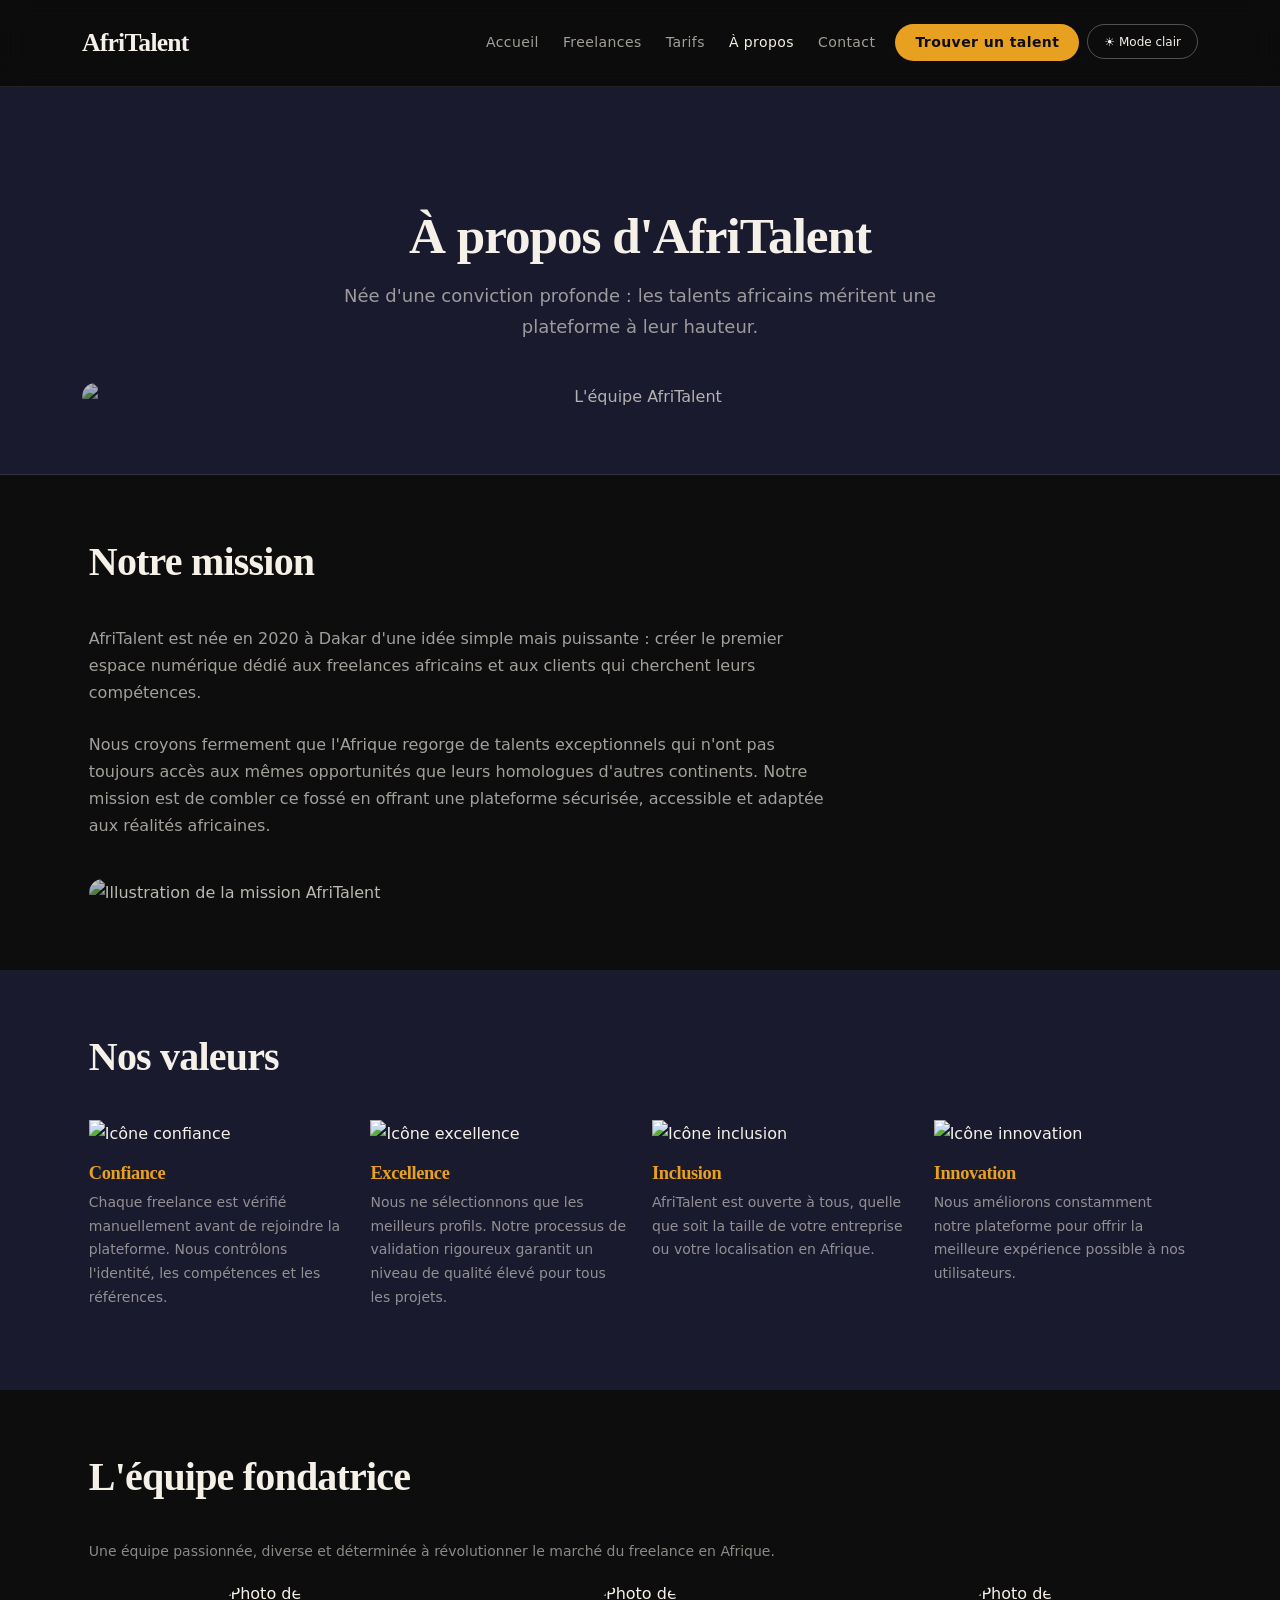
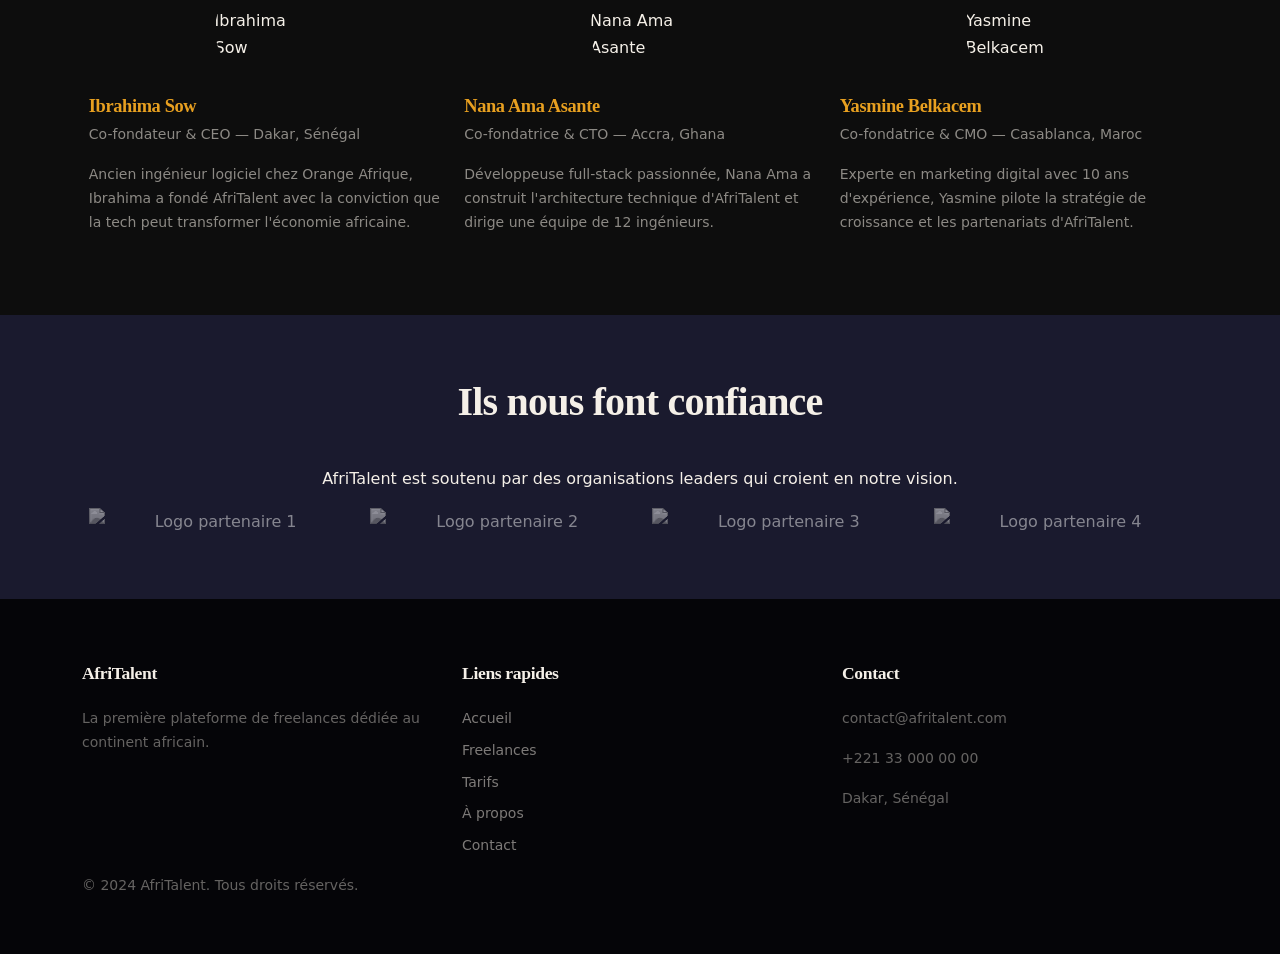
==== commit 6438219b: "JS : compteurs animés au scroll et animations fade-in des sections" ====
--- a/about.html
+++ b/about.html
@@ -43,7 +43,7 @@
     </header>
 
     <!-- MISSION -->
-    <section class="mission">
+    <section class="mission fade-in-section">
       <div class="container">
         <h2>Notre mission</h2>
         <p>AfriTalent est née en 2020 à Dakar d'une idée simple mais puissante : créer le premier espace numérique dédié aux freelances africains et aux clients qui cherchent leurs compétences.</p>
@@ -53,7 +53,7 @@
     </section>
 
     <!-- VALEURS -->
-    <section class="valeurs">
+    <section class="valeurs fade-in-section">
       <div class="container">
         <h2>Nos valeurs</h2>
         <div class="row">
@@ -82,7 +82,7 @@
     </section>
 
     <!-- ÉQUIPE -->
-    <section class="equipe">
+    <section class="equipe fade-in-section">
       <div class="container">
         <h2>L'équipe fondatrice</h2>
         <p>Une équipe passionnée, diverse et déterminée à révolutionner le marché du freelance en Afrique.</p>
@@ -110,7 +110,7 @@
     </section>
 
     <!-- PARTENAIRES -->
-    <section class="partenaires">
+    <section class="partenaires fade-in-section">
       <div class="container">
         <h2>Ils nous font confiance</h2>
         <p>AfriTalent est soutenu par des organisations leaders qui croient en notre vision.</p>
--- a/css/style.css
+++ b/css/style.css
@@ -2091,4 +2091,50 @@
   background: var(--color-primary-dark);
   transform: translateY(-3px);
   box-shadow: var(--shadow-glow);
+}
+
+.fade-in-section {
+  opacity: 0;
+  transform: translateY(32px);
+  transition:
+    opacity 0.8s ease,
+    transform 0.8s cubic-bezier(0.22, 1, 0.36, 1);
+  will-change: opacity, transform;
+}
+
+/* État final : visible, en place */
+.fade-in-section.is-visible {
+  opacity: 1;
+  transform: translateY(0);
+}
+
+/* Effet cascade léger sur les enfants directs de .row */
+.fade-in-section .row > * {
+  opacity: 0;
+  transform: translateY(20px);
+  transition:
+    opacity 0.6s ease,
+    transform 0.6s cubic-bezier(0.22, 1, 0.36, 1);
+}
+
+.fade-in-section.is-visible .row > * {
+  opacity: 1;
+  transform: translateY(0);
+}
+
+.fade-in-section.is-visible .row > *:nth-child(1) { transition-delay: 0.05s; }
+.fade-in-section.is-visible .row > *:nth-child(2) { transition-delay: 0.12s; }
+.fade-in-section.is-visible .row > *:nth-child(3) { transition-delay: 0.19s; }
+.fade-in-section.is-visible .row > *:nth-child(4) { transition-delay: 0.26s; }
+.fade-in-section.is-visible .row > *:nth-child(5) { transition-delay: 0.33s; }
+.fade-in-section.is-visible .row > *:nth-child(6) { transition-delay: 0.40s; }
+
+/* Accessibilité */
+@media (prefers-reduced-motion: reduce) {
+  .fade-in-section,
+  .fade-in-section .row > * {
+    opacity: 1 !important;
+    transform: none !important;
+    transition: none !important;
+  }
 }
